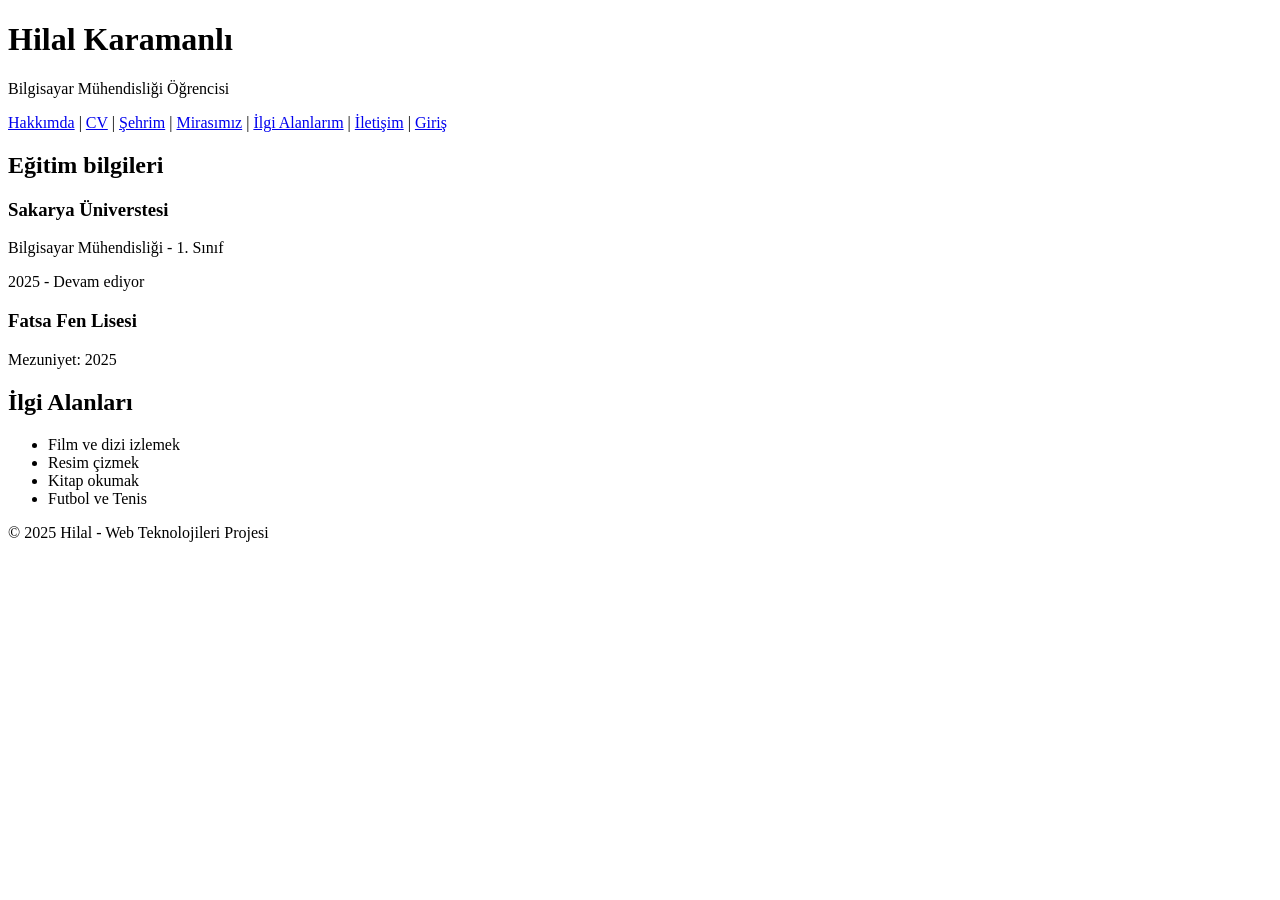
==== cv.html @ 8662b6ca "CV sayfası oluşturuldu" ====
<!DOCTYPE html>
<html lang="tr">
<head>
    <meta charset="UTF-8">
    <meta name="viewport" content="width=device-width, initial-scale=1.0">
    <title>CV - Hilal </title>
</head>
<body>

    <header>
        <h1> Hilal Karamanlı </h1>
        <p>Bilgisayar Mühendisliği Öğrencisi</p>
    </header>
    
    <nav>
        <a href="index.html">Hakkımda</a> |
        <a href="cv.html">CV</a> |
        <a href="sehrim.html">Şehrim</a> |
        <a href="miras.html">Mirasımız</a> |
        <a href="ilgi.html">İlgi Alanlarım</a> |
        <a href="iletisim.html">İletişim</a> |
        <a href="login.html">Giriş</a>
    </nav>

    <main>

        <section>
            <h2>Eğitim bilgileri</h2>
            
            <article>
                <h3>Sakarya Üniverstesi</h3>
                <p>Bilgisayar Mühendisliği - 1. Sınıf</p>
                <p>2025 - Devam ediyor</p>
            </article>

            <article>
                <h3>Fatsa Fen Lisesi</h3>
                <p>Mezuniyet: 2025</p>
            </article>

        </section>

        <section>

            <h2>İlgi Alanları</h2>

            <ul>

                 <li> Film ve dizi izlemek</li>
                 <li> Resim çizmek</li>
                 <li> Kitap okumak</li>
                 <li>Futbol ve Tenis </li>

            </ul>

        </section>

    </main>

    <footer>
        <p>© 2025 Hilal - Web Teknolojileri Projesi</p>
    </footer>

</body>
</html>
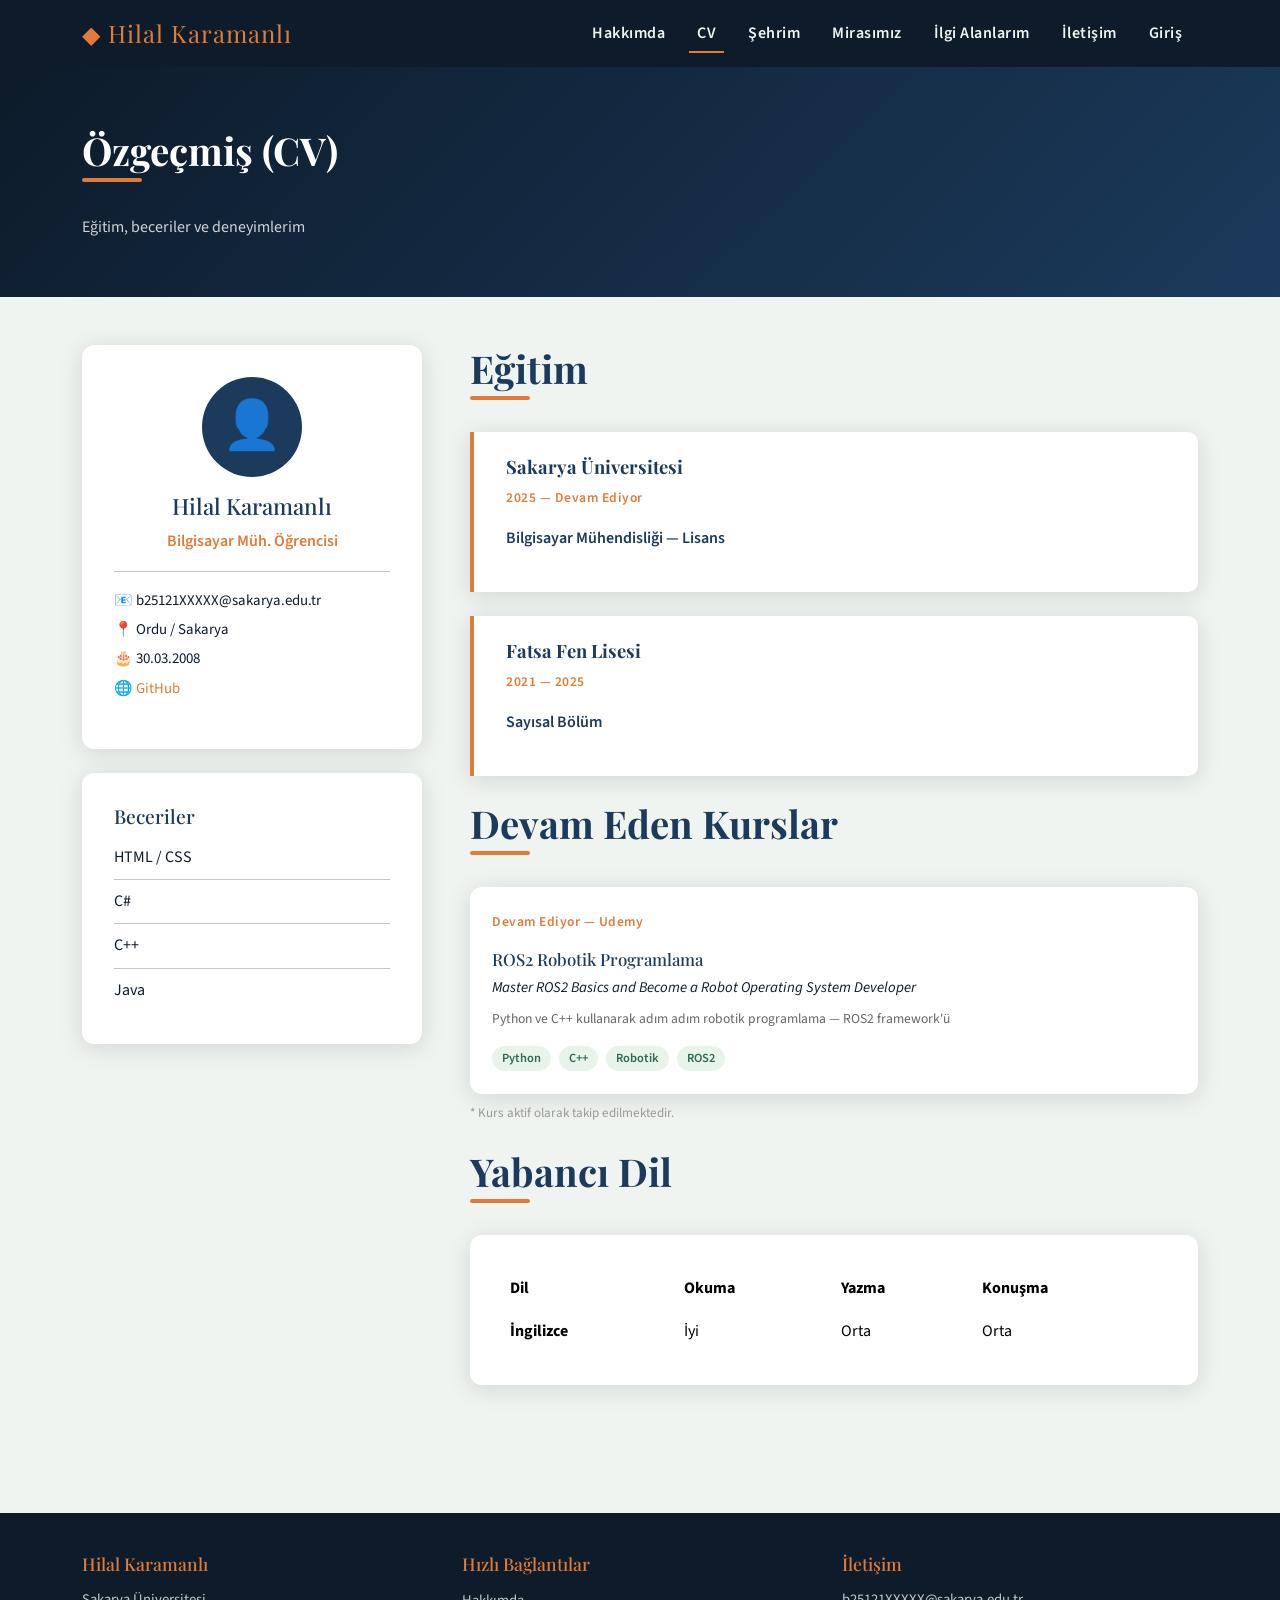
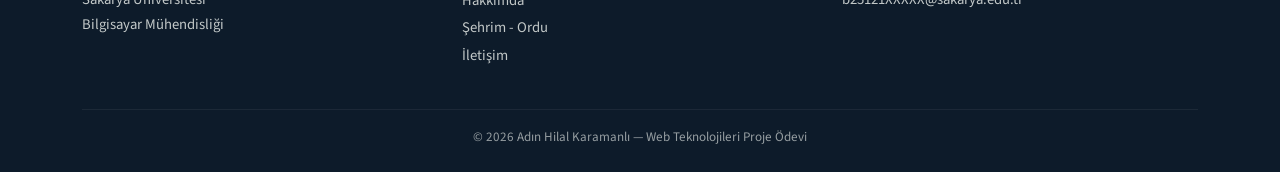
==== commit 17e54403: "cv sayfası güncellendi" ====
--- a/cv.html
+++ b/cv.html
@@ -1,65 +1,216 @@
 <!DOCTYPE html>
 <html lang="tr">
 <head>
-    <meta charset="UTF-8">
-    <meta name="viewport" content="width=device-width, initial-scale=1.0">
-    <title>CV - Hilal </title>
+  <meta charset="UTF-8" />
+  <meta name="viewport" content="width=device-width, initial-scale=1.0" />
+  <title>CV | Kişisel Web Sitem</title>
+  <link href="https://cdn.jsdelivr.net/npm/bootstrap@5.3.3/dist/css/bootstrap.min.css" rel="stylesheet" />
+  <link rel="stylesheet" href="css/style.css" />
 </head>
 <body>
 
-    <header>
-        <h1> Hilal Karamanlı </h1>
-        <p>Bilgisayar Mühendisliği Öğrencisi</p>
-    </header>
-    
-    <nav>
-        <a href="index.html">Hakkımda</a> |
-        <a href="cv.html">CV</a> |
-        <a href="sehrim.html">Şehrim</a> |
-        <a href="miras.html">Mirasımız</a> |
-        <a href="ilgi.html">İlgi Alanlarım</a> |
-        <a href="iletisim.html">İletişim</a> |
-        <a href="login.html">Giriş</a>
-    </nav>
-
-    <main>
-
-        <section>
-            <h2>Eğitim bilgileri</h2>
-            
-            <article>
-                <h3>Sakarya Üniverstesi</h3>
-                <p>Bilgisayar Mühendisliği - 1. Sınıf</p>
-                <p>2025 - Devam ediyor</p>
-            </article>
-
-            <article>
-                <h3>Fatsa Fen Lisesi</h3>
-                <p>Mezuniyet: 2025</p>
-            </article>
-
+  <!-- ========== NAVBAR ========== -->
+  <nav class="navbar navbar-expand-lg sticky-top">
+    <div class="container">
+      <a class="navbar-brand" href="index.html">&#9670; Hilal Karamanlı</a>
+      <button class="navbar-toggler" type="button" data-bs-toggle="collapse" data-bs-target="#navMenu">
+        <span class="navbar-toggler-icon"></span>
+      </button>
+      <div class="collapse navbar-collapse" id="navMenu">
+        <ul class="navbar-nav ms-auto">
+          <li class="nav-item"><a class="nav-link" href="index.html">Hakkımda</a></li>
+          <li class="nav-item"><a class="nav-link active" href="cv.html">CV</a></li>
+          <li class="nav-item"><a class="nav-link" href="sehrim.html">Şehrim</a></li>
+          <li class="nav-item"><a class="nav-link" href="miras.html">Mirasımız</a></li>
+          <li class="nav-item"><a class="nav-link" href="ilgi.html">İlgi Alanlarım</a></li>
+          <li class="nav-item"><a class="nav-link" href="iletisim.html">İletişim</a></li>
+          <li class="nav-item"><a class="nav-link" href="login.html">Giriş</a></li>
+        </ul>
+      </div>
+    </div>
+  </nav>
+
+  <!-- ========== SAYFA BAŞLIĞI ========== -->
+  <div style="background:linear-gradient(135deg, var(--renk-koyu), var(--renk-lacivert)); color:white; padding:60px 0 40px;">
+    <div class="container">
+      <h1 class="bolum-baslik" style="color:white;">Özgeçmiş (CV)</h1>
+      <div class="bolum-cizgi"></div>
+      <p style="opacity:0.8;">Eğitim, beceriler ve deneyimlerim</p>
+    </div>
+  </div>
+
+  <!-- ========== ANA İÇERİK (Semantic HTML) ========== -->
+  <main class="container py-5">
+    <div class="row g-5">
+
+      <!-- SOL SÜTUN -->
+      <div class="col-md-4">
+
+        <!-- Kişisel Bilgiler -->
+        <aside>
+          <div class="kart text-center mb-4">
+            <div style="width:100px;height:100px;border-radius:50%;background:var(--renk-lacivert);margin:0 auto 1rem;display:flex;align-items:center;justify-content:center;">
+              <span style="font-size:3rem;">👤</span>
+            </div>
+            <h2 style="font-family:var(--font-baslik);color:var(--renk-lacivert);font-size:1.4rem;">Hilal Karamanlı</h2>
+            <p style="color:var(--renk-vurgu);font-weight:600;">Bilgisayar Müh. Öğrencisi</p>
+            <hr>
+            <ul class="list-unstyled text-start" style="font-size:0.93rem;">
+              <li>📧 b25121XXXXX@sakarya.edu.tr</li>
+              <li class="mt-1">📍 Ordu / Sakarya</li>
+              <li class="mt-1">🎂 30.03.2008</li>
+              <li class="mt-1">🌐 <a href="https://github.com/hhilalk" target="_blank" style="color:var(--renk-vurgu);">GitHub</a></li>
+            </ul>
+          </div>
+
+          <!-- Beceriler -->
+           <section aria-labelledby="beceriler-baslik">
+            <div class="kart">
+              <h3 id="beceriler-baslik" style="font-family:var(--font-baslik);color:var(--renk-lacivert);font-size:1.2rem;margin-bottom:1rem;">Beceriler</h3>
+              <!-- Yüzde yerine seviye etiketi kullanıyoruz — dürüst ve profesyonel -->
+              <div class="mb-2">
+                <div class="d-flex justify-content-between align-items-center">
+                  <span>HTML / CSS</span>
+                </div>
+              </div>
+              <hr style="margin:0.5rem 0;">
+              <div class="mb-2">
+                <div class="d-flex justify-content-between align-items-center">
+                  <span>C#</span>
+                </div>
+              </div>
+              <hr style="margin:0.5rem 0;">
+              <div class="mb-2">
+                <div class="d-flex justify-content-between align-items-center">
+                  <span>C++</span>
+                </div>
+              </div>
+              <hr style="margin:0.5rem 0;">
+              <div class="mb-2">
+                <div class="d-flex justify-content-between align-items-center">
+                  <span>Java</span>
+                </div>
+              </div>
+            </div>
+          </section>
+        </aside>
+      </div>
+
+      <!-- SAĞ SÜTUN -->
+      <div class="col-md-8">
+
+        <!-- Eğitim Bilgileri -->
+        <section aria-labelledby="egitim-baslik">
+          <header>
+            <h2 id="egitim-baslik" class="bolum-baslik">Eğitim</h2>
+            <div class="bolum-cizgi"></div>
+          </header>
+
+          <article class="cv-bolum">
+            <h3 class="cv-okul">Sakarya Üniversitesi</h3>
+            <p class="cv-tarih">2025 — Devam Ediyor</p>
+            <p style="color:var(--renk-lacivert);font-weight:600;">Bilgisayar Mühendisliği — Lisans</p>
+          
+          </article>
+
+          <article class="cv-bolum">
+             <h3 class="cv-okul">Fatsa Fen Lisesi</h3>
+            <p class="cv-tarih">2021 — 2025</p>
+            <p style="color:var(--renk-lacivert);font-weight:600;">Sayısal Bölüm</p>
+          </article>
+
+          
         </section>
 
-        <section>
-
-            <h2>İlgi Alanları</h2>
-
-            <ul>
-
-                 <li> Film ve dizi izlemek</li>
-                 <li> Resim çizmek</li>
-                 <li> Kitap okumak</li>
-                 <li>Futbol ve Tenis </li>
-
-            </ul>
-
+                <!-- Devam Eden Kurslar -->
+        <section class="mt-4" aria-labelledby="sertifika-baslik">
+          <header>
+            <h2 id="sertifika-baslik" class="bolum-baslik">Devam Eden Kurslar</h2>
+            <div class="bolum-cizgi"></div>
+          </header>
+ 
+          <article class="kart" style="padding:1.4rem;">
+            <p class="cv-tarih" style="color:#e07b39;"> Devam Ediyor — Udemy</p>
+            <h4 style="font-family:var(--font-baslik);color:var(--renk-lacivert);font-size:1.05rem;margin-bottom:0.4rem;">
+              ROS2 Robotik Programlama
+            </h4>
+            <p style="font-size:0.93rem;margin:0;">
+              <em>Master ROS2 Basics and Become a Robot Operating System Developer</em>
+            </p>
+            <p style="font-size:0.85rem;color:#666;margin-top:0.4rem;">
+              Python ve C++ kullanarak adım adım robotik programlama — ROS2 framework'ü
+            </p>
+            <div class="mt-2 d-flex gap-2 flex-wrap">
+              <span style="background:#e8f4ea;color:var(--renk-yesil);font-size:0.78rem;padding:2px 10px;border-radius:20px;font-weight:600;">Python</span>
+              <span style="background:#e8f4ea;color:var(--renk-yesil);font-size:0.78rem;padding:2px 10px;border-radius:20px;font-weight:600;">C++</span>
+              <span style="background:#e8f4ea;color:var(--renk-yesil);font-size:0.78rem;padding:2px 10px;border-radius:20px;font-weight:600;">Robotik</span>
+              <span style="background:#e8f4ea;color:var(--renk-yesil);font-size:0.78rem;padding:2px 10px;border-radius:20px;font-weight:600;">ROS2</span>
+            </div>
+          </article>
+          <p class="mt-2" style="font-size:0.82rem;color:#999;">* Kurs aktif olarak takip edilmektedir.</p>
         </section>
 
-    </main>
-
-    <footer>
-        <p>© 2025 Hilal - Web Teknolojileri Projesi</p>
-    </footer>
-
+        
+
+        <!-- Diller -->
+        <section class="mt-4" aria-labelledby="dil-baslik">
+          <header>
+            <h2 id="dil-baslik" class="bolum-baslik">Yabancı Dil</h2>
+            <div class="bolum-cizgi"></div>
+          </header>
+          <div class="kart">
+            <table class="table table-borderless mb-0">
+              <thead style="color:var(--renk-vurgu);">
+                <tr>
+                  <th>Dil</th>
+                  <th>Okuma</th>
+                  <th>Yazma</th>
+                  <th>Konuşma</th>
+                </tr>
+              </thead>
+              <tbody>
+                <tr>
+                  <td><strong>İngilizce</strong></td>
+                  <td>İyi</td>
+                  <td>Orta</td>
+                  <td>Orta</td>
+                </tr>
+              </tbody>
+            </table>
+          </div>
+        </section>
+
+      </div>
+    </div>
+  </main>
+
+  <!-- ========== FOOTER ========== -->
+  <footer>
+    <div class="container">
+      <div class="row g-4">
+        <div class="col-md-4">
+          <h6>Hilal Karamanlı</h6>
+          <p>Sakarya Üniversitesi<br>Bilgisayar Mühendisliği</p>
+        </div>
+        <div class="col-md-4">
+          <h6>Hızlı Bağlantılar</h6>
+          <ul class="list-unstyled">
+            <li><a href="index.html">Hakkımda</a></li>
+            <li><a href="sehrim.html">Şehrim - Ordu</a></li>
+            <li><a href="iletisim.html">İletişim</a></li>
+          </ul>
+        </div>
+        <div class="col-md-4">
+          <h6>İletişim</h6>
+          <p>b25121XXXXX@sakarya.edu.tr</p>
+        </div>
+      </div>
+      <div class="footer-alt">
+        © 2026 Adın Hilal Karamanlı — Web Teknolojileri Proje Ödevi
+      </div>
+    </div>
+  </footer>
+
+  <script src="https://cdn.jsdelivr.net/npm/bootstrap@5.3.3/dist/js/bootstrap.bundle.min.js"></script>
 </body>
 </html>
--- a/css/style.css
+++ b/css/style.css
@@ -0,0 +1,375 @@
+/* ============================================================
+   ORDU PROJESİ - ANA STİL DOSYASI
+   Font: Playfair Display (başlık) + Source Sans 3 (metin)
+   Tema: Karadeniz'in yeşili + koyu lacivert
+============================================================ */
+
+@import url('https://fonts.googleapis.com/css2?family=Playfair+Display:wght@400;700;900&family=Source+Sans+3:wght@300;400;600&display=swap');
+
+/* ---------- CSS Değişkenleri ---------- */
+:root {
+  --renk-koyu:    #0d1b2a;
+  --renk-lacivert:#1b3a5c;
+  --renk-yesil:   #2d6a4f;
+  --renk-acik:    #f0f4f0;
+  --renk-vurgu:   #e07b39;
+  --renk-beyaz:   #ffffff;
+  --font-baslik:  'Playfair Display', Georgia, serif;
+  --font-metin:   'Source Sans 3', sans-serif;
+  --gecis:        0.3s ease;
+  --golge:        0 4px 24px rgba(13,27,42,0.13);
+}
+
+/* ---------- Genel Sıfırlama ---------- */
+*, *::before, *::after { box-sizing: border-box; margin: 0; padding: 0; }
+
+html { scroll-behavior: smooth; }
+
+body {
+  font-family: var(--font-metin);
+  background-color: var(--renk-acik);
+  color: var(--renk-koyu);
+  line-height: 1.7;
+  font-size: 1rem;
+}
+
+img { max-width: 100%; display: block; }
+
+a { color: inherit; text-decoration: none; }
+
+/* ---------- NAVBAR ---------- */
+.navbar {
+  background-color: var(--renk-koyu) !important;
+}
+
+.navbar-brand {
+  font-family: var(--font-baslik);
+  font-size: 1.5rem;
+  color: var(--renk-vurgu) !important;
+  letter-spacing: 1px;
+}
+
+.navbar-nav .nav-link {
+  font-family: var(--font-metin);
+  font-weight: 600;
+  color: var(--renk-acik) !important;
+  letter-spacing: 0.5px;
+  padding: 0.5rem 1rem !important;
+  position: relative;
+  transition: color var(--gecis);
+}
+
+.navbar-nav .nav-link::after {
+  content: '';
+  position: absolute;
+  bottom: 2px; left: 50%;
+  width: 0; height: 2px;
+  background: var(--renk-vurgu);
+  transition: width var(--gecis), left var(--gecis);
+}
+
+.navbar-nav .nav-link:hover::after,
+.navbar-nav .nav-link.active::after {
+  width: 70%; left: 15%;
+}
+
+.navbar-nav .nav-link:hover {
+  color: var(--renk-vurgu) !important;
+}
+
+.navbar-toggler {
+  border-color: var(--renk-vurgu);
+}
+
+.navbar-toggler-icon {
+  background-image: url("data:image/svg+xml,%3csvg xmlns='http://www.w3.org/2000/svg' viewBox='0 0 30 30'%3e%3cpath stroke='rgba%28224,123,57,1%29' stroke-linecap='round' stroke-miterlimit='10' stroke-width='2' d='M4 7h22M4 15h22M4 23h22'/%3e%3c/svg%3e");
+}
+
+/* ---------- HERO BÖLÜMÜ ---------- */
+.hero {
+  background: linear-gradient(135deg, var(--renk-koyu) 60%, var(--renk-lacivert) 100%);
+  color: var(--renk-beyaz);
+  padding: 100px 0 80px;
+  position: relative;
+  overflow: hidden;
+}
+
+.hero::before {
+  content: '';
+  position: absolute;
+  top: -60px; right: -60px;
+  width: 400px; height: 400px;
+  border-radius: 50%;
+  background: rgba(224,123,57,0.08);
+  pointer-events: none;
+}
+
+.hero h1 {
+  font-family: var(--font-baslik);
+  font-size: clamp(2.2rem, 5vw, 3.8rem);
+  font-weight: 900;
+  line-height: 1.15;
+}
+
+.hero h1 span {
+  color: var(--renk-vurgu);
+}
+
+.hero p {
+  font-size: 1.15rem;
+  font-weight: 300;
+  opacity: 0.88;
+  max-width: 520px;
+}
+
+/* ---------- BÖLÜM BAŞLIKLARI ---------- */
+.bolum-baslik {
+  font-family: var(--font-baslik);
+  font-size: clamp(1.7rem, 3vw, 2.5rem);
+  font-weight: 700;
+  color: var(--renk-lacivert);
+  margin-bottom: 0.3rem;
+}
+
+.bolum-cizgi {
+  width: 60px;
+  height: 4px;
+  background: var(--renk-vurgu);
+  border-radius: 2px;
+  margin-bottom: 2rem;
+}
+
+/* ---------- KARTLAR ---------- */
+.kart {
+  background: var(--renk-beyaz);
+  border-radius: 12px;
+  box-shadow: var(--golge);
+  padding: 2rem;
+  transition: transform var(--gecis), box-shadow var(--gecis);
+  height: 100%;
+}
+
+.kart:hover {
+  transform: translateY(-5px);
+  box-shadow: 0 10px 36px rgba(13,27,42,0.18);
+}
+
+.kart-ikon {
+  font-size: 2.2rem;
+  margin-bottom: 0.8rem;
+}
+
+.kart h5 {
+  font-family: var(--font-baslik);
+  font-weight: 700;
+  color: var(--renk-lacivert);
+  margin-bottom: 0.5rem;
+}
+
+/* ---------- BUTONLAR ---------- */
+.btn-ana {
+  background-color: var(--renk-vurgu);
+  color: var(--renk-beyaz);
+  border: none;
+  padding: 0.75rem 2rem;
+  border-radius: 6px;
+  font-weight: 600;
+  font-family: var(--font-metin);
+  letter-spacing: 0.5px;
+  transition: background var(--gecis), transform var(--gecis);
+  cursor: pointer;
+  display: inline-block;
+}
+
+.btn-ana:hover {
+  background-color: #c5612a;
+  transform: translateY(-2px);
+  color: var(--renk-beyaz);
+}
+
+.btn-ikincil {
+  background: transparent;
+  color: var(--renk-lacivert);
+  border: 2px solid var(--renk-lacivert);
+  padding: 0.7rem 1.8rem;
+  border-radius: 6px;
+  font-weight: 600;
+  font-family: var(--font-metin);
+  transition: all var(--gecis);
+  cursor: pointer;
+  display: inline-block;
+}
+
+.btn-ikincil:hover {
+  background: var(--renk-lacivert);
+  color: var(--renk-beyaz);
+}
+
+/* ---------- FOOTER ---------- */
+footer {
+  background-color: var(--renk-koyu);
+  color: var(--renk-acik);
+  padding: 2.5rem 0 1.5rem;
+  margin-top: 5rem;
+}
+
+footer h6 {
+  font-family: var(--font-baslik);
+  color: var(--renk-vurgu);
+  font-size: 1.1rem;
+  margin-bottom: 0.8rem;
+}
+
+footer p, footer a {
+  font-size: 0.92rem;
+  opacity: 0.8;
+  color: var(--renk-acik);
+}
+
+footer a:hover { opacity: 1; color: var(--renk-vurgu); }
+
+.footer-alt {
+  border-top: 1px solid rgba(255,255,255,0.1);
+  margin-top: 1.5rem;
+  padding-top: 1rem;
+  font-size: 0.82rem;
+  opacity: 0.6;
+  text-align: center;
+}
+
+/* ---------- FORM STİLLERİ ---------- */
+.form-label {
+  font-weight: 600;
+  color: var(--renk-lacivert);
+  margin-bottom: 0.3rem;
+}
+
+.form-control, .form-select {
+  border: 1.5px solid #c9d6e3;
+  border-radius: 7px;
+  padding: 0.65rem 1rem;
+  font-family: var(--font-metin);
+  transition: border-color var(--gecis), box-shadow var(--gecis);
+}
+
+.form-control:focus, .form-select:focus {
+  border-color: var(--renk-vurgu);
+  box-shadow: 0 0 0 3px rgba(224,123,57,0.18);
+  outline: none;
+}
+
+.hata-mesaj {
+  color: #c0392b;
+  font-size: 0.85rem;
+  margin-top: 0.25rem;
+}
+
+.basari-mesaj {
+  color: var(--renk-yesil);
+  font-size: 0.85rem;
+  margin-top: 0.25rem;
+}
+
+/* ---------- CV SAYFA ÖZEL ---------- */
+.cv-bolum {
+  background: var(--renk-beyaz);
+  border-left: 4px solid var(--renk-vurgu);
+  border-radius: 0 10px 10px 0;
+  padding: 1.5rem 2rem;
+  margin-bottom: 1.5rem;
+  box-shadow: var(--golge);
+}
+
+.cv-tarih {
+  font-size: 0.85rem;
+  color: var(--renk-vurgu);
+  font-weight: 600;
+  letter-spacing: 0.5px;
+}
+
+.cv-okul {
+  font-family: var(--font-baslik);
+  font-weight: 700;
+  color: var(--renk-lacivert);
+  font-size: 1.15rem;
+}
+
+/* ---------- SLİDER ÖZEL ---------- */
+.carousel-item img {
+  height: 480px;
+  object-fit: cover;
+  border-radius: 12px;
+}
+
+.carousel-caption {
+  background: rgba(13,27,42,0.65);
+  border-radius: 8px;
+  padding: 0.8rem 1.5rem;
+  backdrop-filter: blur(4px);
+}
+
+.carousel-caption h5 {
+  font-family: var(--font-baslik);
+  font-size: 1.4rem;
+}
+
+/* ---------- API KARTLARI ---------- */
+.film-kart {
+  background: var(--renk-beyaz);
+  border-radius: 12px;
+  overflow: hidden;
+  box-shadow: var(--golge);
+  transition: transform var(--gecis);
+  height: 100%;
+}
+
+.film-kart:hover { transform: translateY(-6px); }
+
+.film-kart img {
+  width: 100%;
+  height: 300px;
+  object-fit: cover;
+}
+
+.film-kart-body {
+  padding: 1rem 1.2rem;
+}
+
+.film-kart-body h6 {
+  font-family: var(--font-baslik);
+  font-weight: 700;
+  color: var(--renk-lacivert);
+  font-size: 1rem;
+  margin-bottom: 0.3rem;
+}
+
+.film-puan {
+  color: var(--renk-vurgu);
+  font-weight: 700;
+  font-size: 0.9rem;
+}
+
+/* ---------- YÜKLENİYOR ---------- */
+.yukleniyor {
+  text-align: center;
+  padding: 3rem;
+  color: var(--renk-lacivert);
+  font-size: 1.1rem;
+}
+
+.yukleniyor::after {
+  content: ' ⏳';
+  animation: spin 1s linear infinite;
+}
+
+@keyframes spin {
+  from { transform: rotate(0deg); }
+  to   { transform: rotate(360deg); }
+}
+
+/* ---------- RESPONSIVE ---------- */
+@media (max-width: 768px) {
+  .hero { padding: 70px 0 50px; }
+  .carousel-item img { height: 250px; }
+  .film-kart img { height: 220px; }
+}
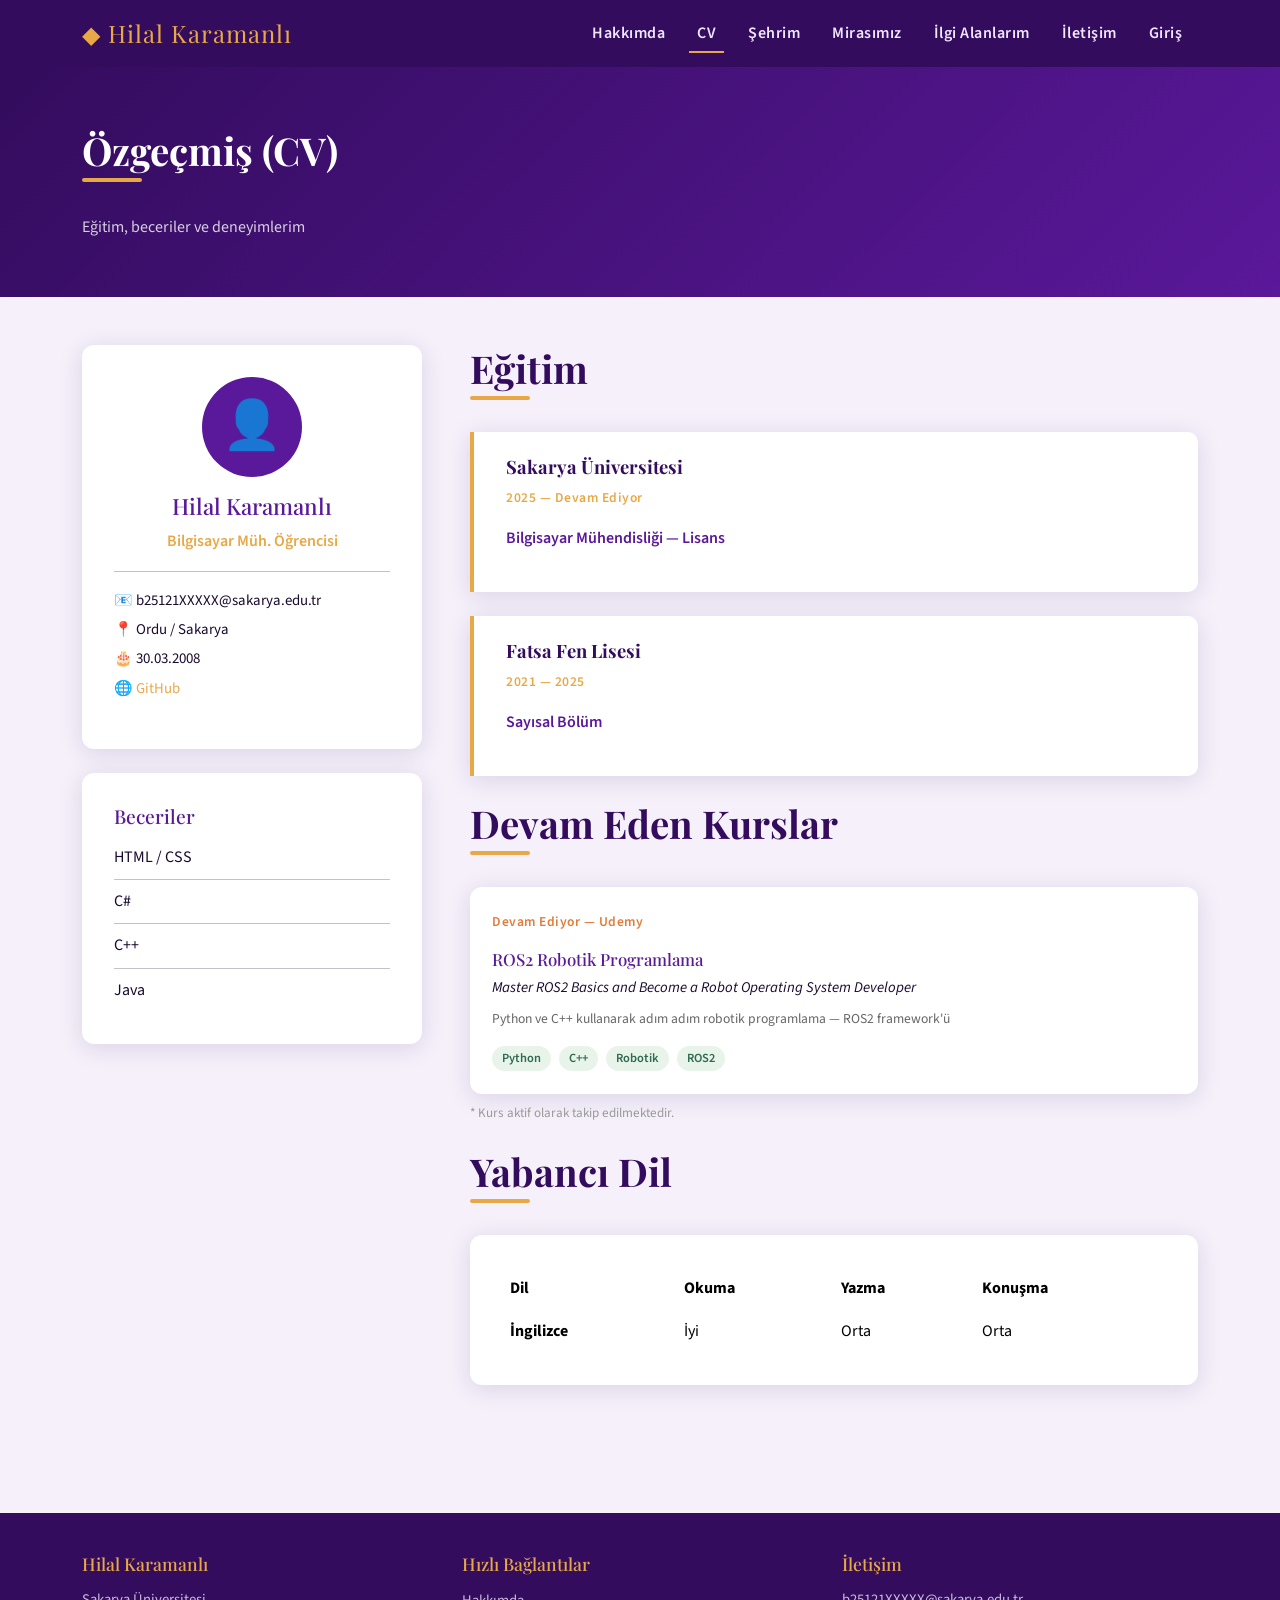
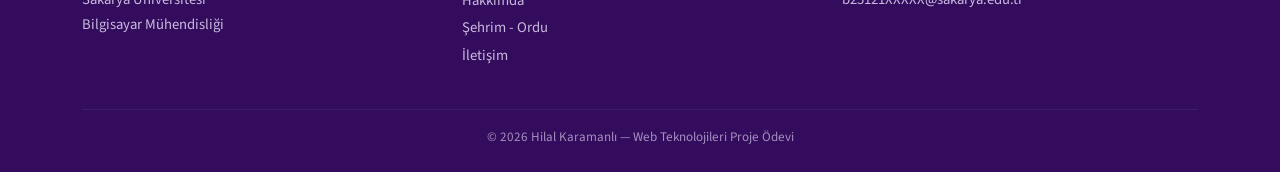
==== commit 6ef1e2cb: "düzenlemeleri ve genel sayfa güncellemeleri" ====
--- a/cv.html
+++ b/cv.html
@@ -67,7 +67,7 @@
            <section aria-labelledby="beceriler-baslik">
             <div class="kart">
               <h3 id="beceriler-baslik" style="font-family:var(--font-baslik);color:var(--renk-lacivert);font-size:1.2rem;margin-bottom:1rem;">Beceriler</h3>
-              <!-- Yüzde yerine seviye etiketi kullanıyoruz — dürüst ve profesyonel -->
+              
               <div class="mb-2">
                 <div class="d-flex justify-content-between align-items-center">
                   <span>HTML / CSS</span>
@@ -206,7 +206,7 @@
         </div>
       </div>
       <div class="footer-alt">
-        © 2026 Adın Hilal Karamanlı — Web Teknolojileri Proje Ödevi
+        © 2026 Hilal Karamanlı — Web Teknolojileri Proje Ödevi
       </div>
     </div>
   </footer>
--- a/css/style.css
+++ b/css/style.css
@@ -1,23 +1,19 @@
-/* ============================================================
-   ORDU PROJESİ - ANA STİL DOSYASI
-   Font: Playfair Display (başlık) + Source Sans 3 (metin)
-   Tema: Karadeniz'in yeşili + koyu lacivert
-============================================================ */
+
 
 @import url('https://fonts.googleapis.com/css2?family=Playfair+Display:wght@400;700;900&family=Source+Sans+3:wght@300;400;600&display=swap');
 
 /* ---------- CSS Değişkenleri ---------- */
 :root {
-  --renk-koyu:    #0d1b2a;
-  --renk-lacivert:#1b3a5c;
+  --renk-koyu:    #330c5d;   
+  --renk-lacivert:#5a189a;   
   --renk-yesil:   #2d6a4f;
-  --renk-acik:    #f0f4f0;
-  --renk-vurgu:   #e07b39;
+  --renk-acik:    #f5f0fa;   
+  --renk-vurgu:   #e9a846; 
   --renk-beyaz:   #ffffff;
   --font-baslik:  'Playfair Display', Georgia, serif;
   --font-metin:   'Source Sans 3', sans-serif;
   --gecis:        0.3s ease;
-  --golge:        0 4px 24px rgba(13,27,42,0.13);
+  --golge:        0 4px 24px rgba(51,12,93,0.13);
 }
 
 /* ---------- Genel Sıfırlama ---------- */
@@ -28,7 +24,7 @@
 body {
   font-family: var(--font-metin);
   background-color: var(--renk-acik);
-  color: var(--renk-koyu);
+  color: #1a0a2e;
   line-height: 1.7;
   font-size: 1rem;
 }
@@ -52,7 +48,7 @@
 .navbar-nav .nav-link {
   font-family: var(--font-metin);
   font-weight: 600;
-  color: var(--renk-acik) !important;
+  color: #f0e6ff !important;
   letter-spacing: 0.5px;
   padding: 0.5rem 1rem !important;
   position: relative;
@@ -82,12 +78,12 @@
 }
 
 .navbar-toggler-icon {
-  background-image: url("data:image/svg+xml,%3csvg xmlns='http://www.w3.org/2000/svg' viewBox='0 0 30 30'%3e%3cpath stroke='rgba%28224,123,57,1%29' stroke-linecap='round' stroke-miterlimit='10' stroke-width='2' d='M4 7h22M4 15h22M4 23h22'/%3e%3c/svg%3e");
+  background-image: url("data:image/svg+xml,%3csvg xmlns='http://www.w3.org/2000/svg' viewBox='0 0 30 30'%3e%3cpath stroke='rgba%28233,168,70,1%29' stroke-linecap='round' stroke-miterlimit='10' stroke-width='2' d='M4 7h22M4 15h22M4 23h22'/%3e%3c/svg%3e");
 }
 
 /* ---------- HERO BÖLÜMÜ ---------- */
 .hero {
-  background: linear-gradient(135deg, var(--renk-koyu) 60%, var(--renk-lacivert) 100%);
+  background: linear-gradient(135deg, var(--renk-koyu) 55%, var(--renk-lacivert) 100%);
   color: var(--renk-beyaz);
   padding: 100px 0 80px;
   position: relative;
@@ -100,7 +96,7 @@
   top: -60px; right: -60px;
   width: 400px; height: 400px;
   border-radius: 50%;
-  background: rgba(224,123,57,0.08);
+  background: rgba(233,168,70,0.08);
   pointer-events: none;
 }
 
@@ -127,7 +123,7 @@
   font-family: var(--font-baslik);
   font-size: clamp(1.7rem, 3vw, 2.5rem);
   font-weight: 700;
-  color: var(--renk-lacivert);
+  color: var(--renk-koyu);
   margin-bottom: 0.3rem;
 }
 
@@ -151,7 +147,7 @@
 
 .kart:hover {
   transform: translateY(-5px);
-  box-shadow: 0 10px 36px rgba(13,27,42,0.18);
+  box-shadow: 0 10px 36px rgba(51,12,93,0.18);
 }
 
 .kart-ikon {
@@ -162,18 +158,18 @@
 .kart h5 {
   font-family: var(--font-baslik);
   font-weight: 700;
-  color: var(--renk-lacivert);
+  color: var(--renk-koyu);
   margin-bottom: 0.5rem;
 }
 
 /* ---------- BUTONLAR ---------- */
 .btn-ana {
   background-color: var(--renk-vurgu);
-  color: var(--renk-beyaz);
+  color: #1a0a2e;
   border: none;
   padding: 0.75rem 2rem;
   border-radius: 6px;
-  font-weight: 600;
+  font-weight: 700;
   font-family: var(--font-metin);
   letter-spacing: 0.5px;
   transition: background var(--gecis), transform var(--gecis);
@@ -182,15 +178,15 @@
 }
 
 .btn-ana:hover {
-  background-color: #c5612a;
+  background-color: #d4902e;
   transform: translateY(-2px);
-  color: var(--renk-beyaz);
+  color: #1a0a2e;
 }
 
 .btn-ikincil {
   background: transparent;
-  color: var(--renk-lacivert);
-  border: 2px solid var(--renk-lacivert);
+  color: var(--renk-koyu);
+  border: 2px solid var(--renk-koyu);
   padding: 0.7rem 1.8rem;
   border-radius: 6px;
   font-weight: 600;
@@ -201,14 +197,14 @@
 }
 
 .btn-ikincil:hover {
-  background: var(--renk-lacivert);
+  background: var(--renk-koyu);
   color: var(--renk-beyaz);
 }
 
 /* ---------- FOOTER ---------- */
 footer {
   background-color: var(--renk-koyu);
-  color: var(--renk-acik);
+  color: #f0e6ff;
   padding: 2.5rem 0 1.5rem;
   margin-top: 5rem;
 }
@@ -223,7 +219,7 @@
 footer p, footer a {
   font-size: 0.92rem;
   opacity: 0.8;
-  color: var(--renk-acik);
+  color: #f0e6ff;
 }
 
 footer a:hover { opacity: 1; color: var(--renk-vurgu); }
@@ -240,12 +236,12 @@
 /* ---------- FORM STİLLERİ ---------- */
 .form-label {
   font-weight: 600;
-  color: var(--renk-lacivert);
+  color: var(--renk-koyu);
   margin-bottom: 0.3rem;
 }
 
 .form-control, .form-select {
-  border: 1.5px solid #c9d6e3;
+  border: 1.5px solid #c9b8e8;
   border-radius: 7px;
   padding: 0.65rem 1rem;
   font-family: var(--font-metin);
@@ -253,8 +249,8 @@
 }
 
 .form-control:focus, .form-select:focus {
-  border-color: var(--renk-vurgu);
-  box-shadow: 0 0 0 3px rgba(224,123,57,0.18);
+  border-color: var(--renk-lacivert);
+  box-shadow: 0 0 0 3px rgba(90,24,154,0.15);
   outline: none;
 }
 
@@ -290,7 +286,7 @@
 .cv-okul {
   font-family: var(--font-baslik);
   font-weight: 700;
-  color: var(--renk-lacivert);
+  color: var(--renk-koyu);
   font-size: 1.15rem;
 }
 
@@ -302,7 +298,7 @@
 }
 
 .carousel-caption {
-  background: rgba(13,27,42,0.65);
+  background: rgba(51,12,93,0.70);
   border-radius: 8px;
   padding: 0.8rem 1.5rem;
   backdrop-filter: blur(4px);
@@ -338,7 +334,7 @@
 .film-kart-body h6 {
   font-family: var(--font-baslik);
   font-weight: 700;
-  color: var(--renk-lacivert);
+  color: var(--renk-koyu);
   font-size: 1rem;
   margin-bottom: 0.3rem;
 }
@@ -372,4 +368,6 @@
   .hero { padding: 70px 0 50px; }
   .carousel-item img { height: 250px; }
   .film-kart img { height: 220px; }
-}+}
+
+[v-cloak] { display: none; }
